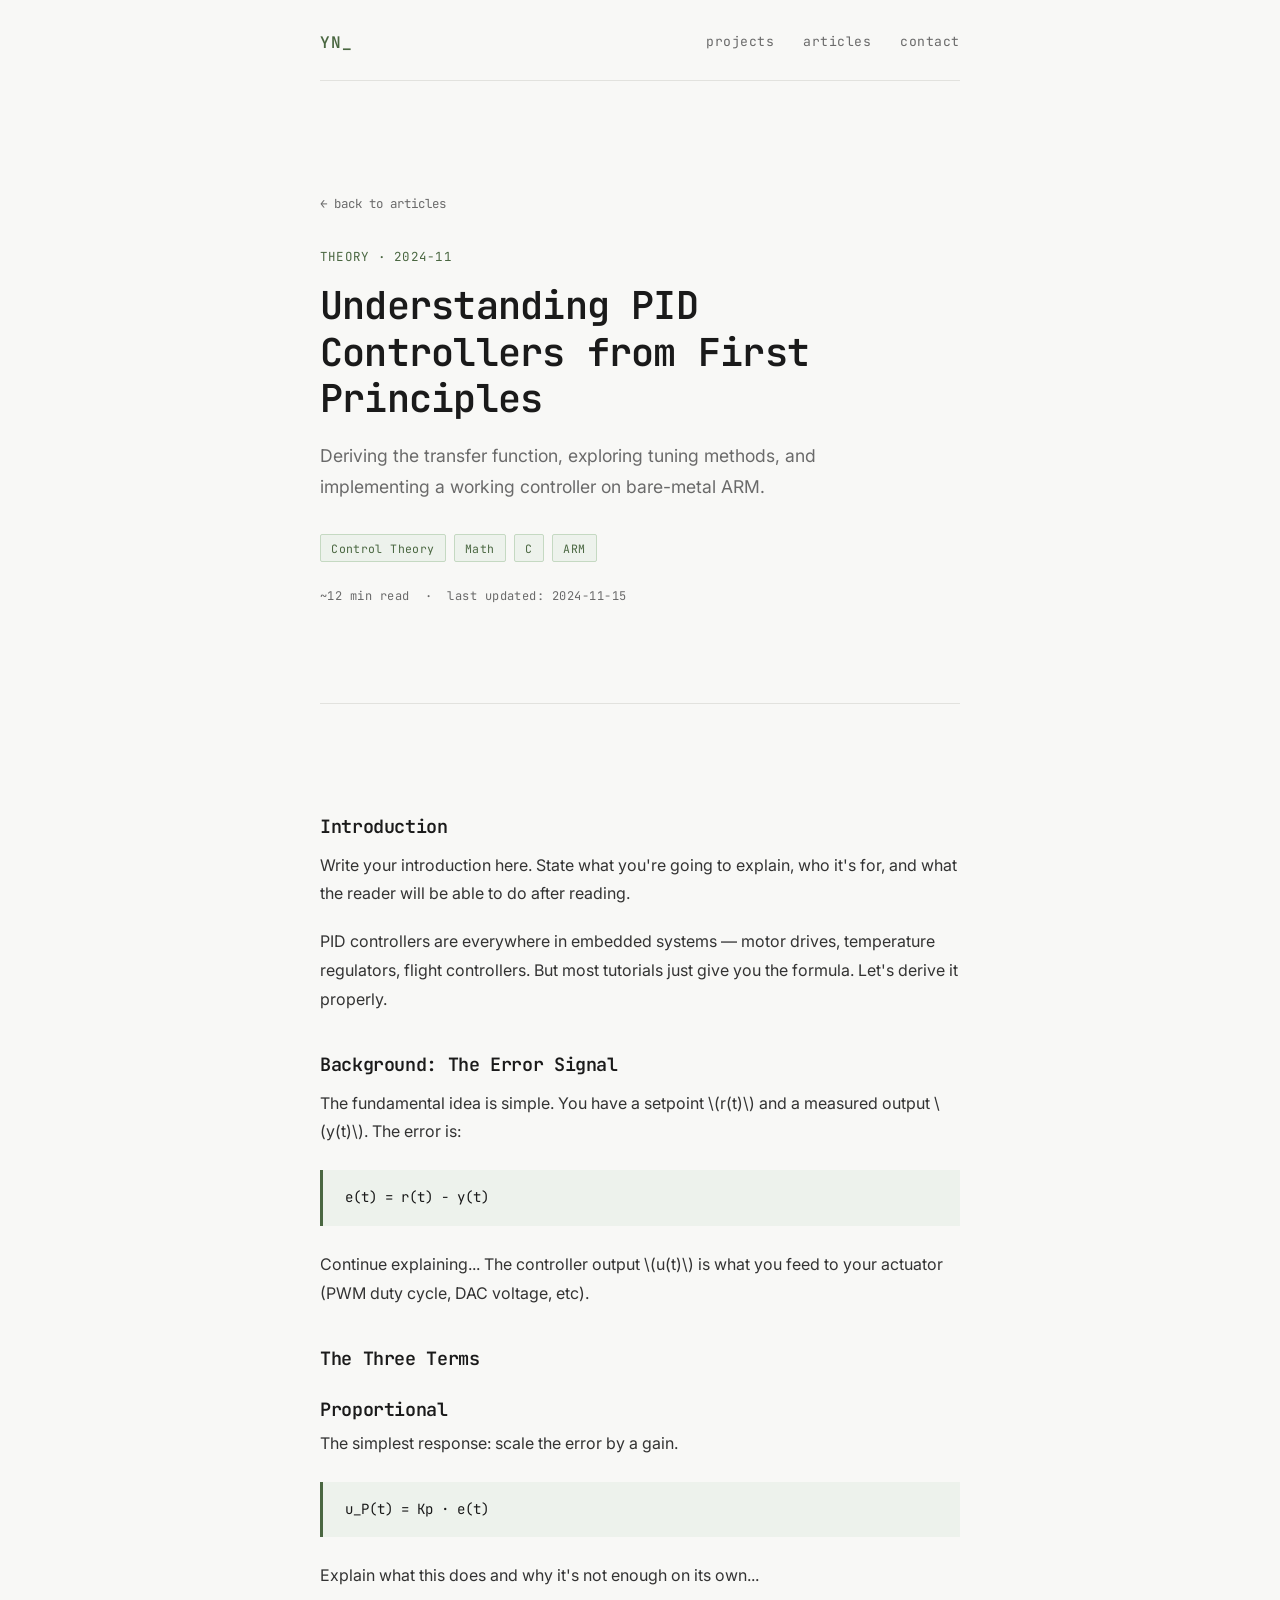
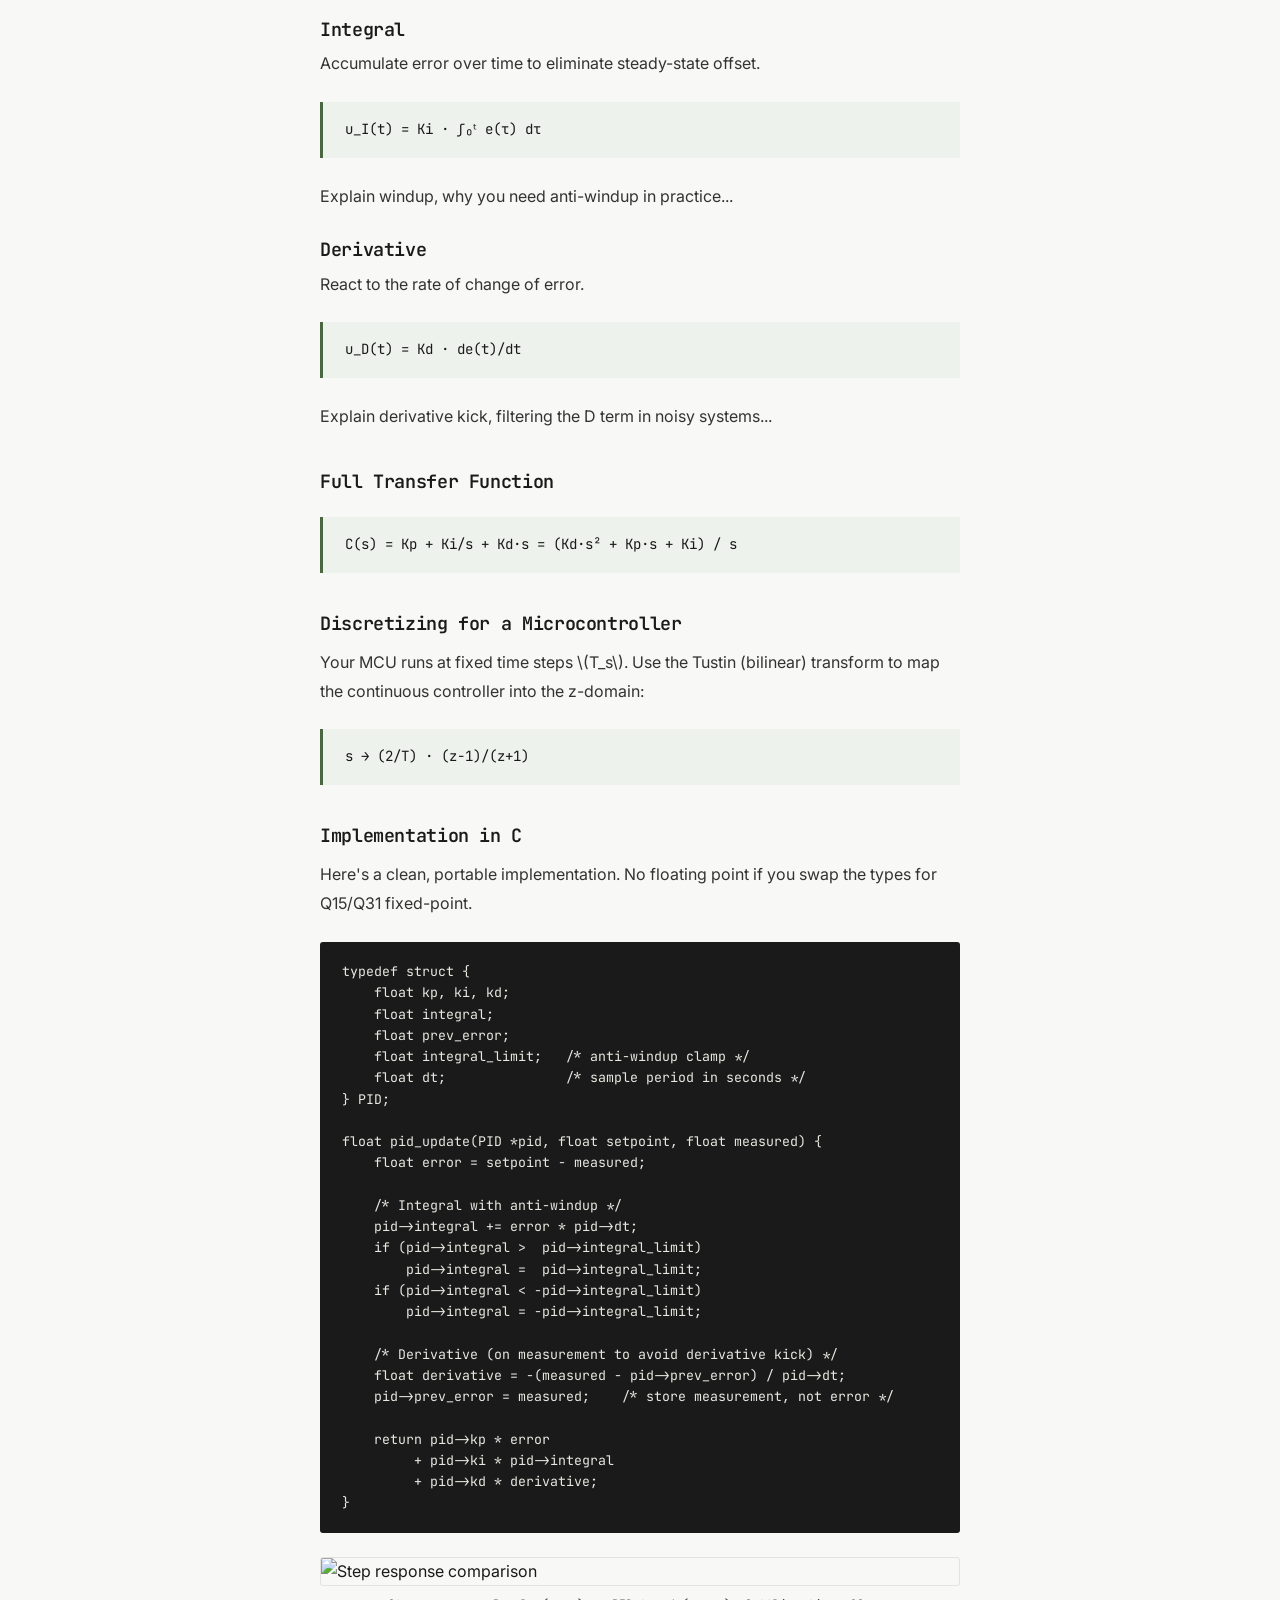
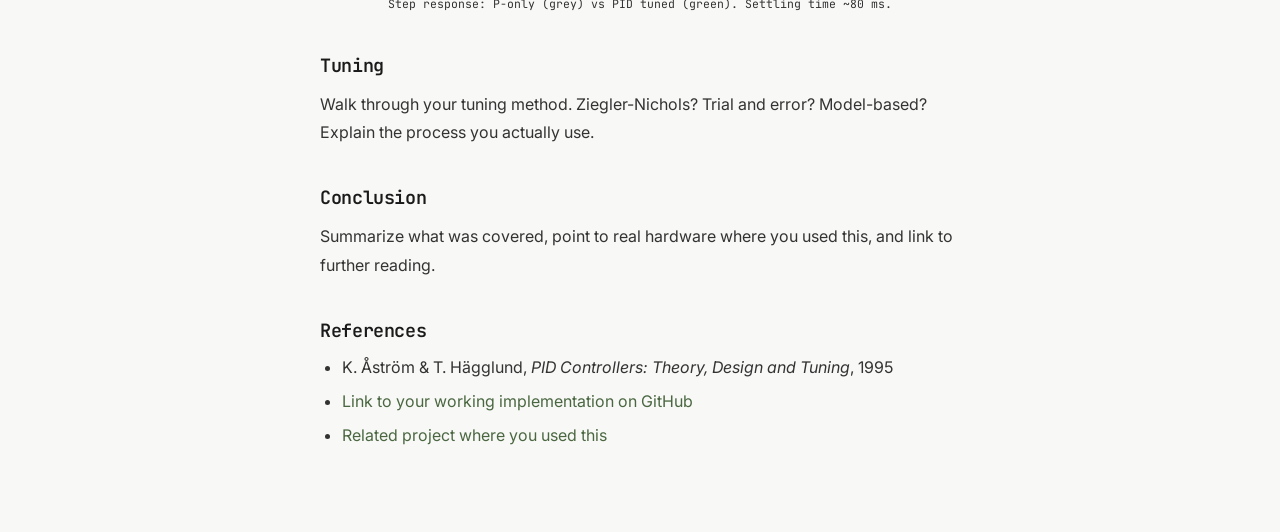
==== articles/article-template.html @ ebba3aec "inital deploymenet" ====
<!DOCTYPE html>
<html lang="en">
<head>
  <meta charset="UTF-8" />
  <meta name="viewport" content="width=device-width, initial-scale=1.0" />
  <title>Article Title — Your Name</title>
  <link rel="stylesheet" href="../assets/css/style.css" />
  <link rel="preconnect" href="https://fonts.googleapis.com" />
  <link href="https://fonts.googleapis.com/css2?family=JetBrains+Mono:wght@300;400;600&family=Inter:wght@300;400;500&display=swap" rel="stylesheet" />
  <!-- Optional: LaTeX math rendering -->
  <!-- <script src="https://cdn.jsdelivr.net/npm/mathjax@3/es5/tex-mml-chtml.js"></script> -->
</head>
<body>

  <nav>
    <a href="../index.html" class="nav-name">YN<span class="cursor">_</span></a>
    <div class="nav-links">
      <a href="../index.html#projects">projects</a>
      <a href="../index.html#articles">articles</a>
      <a href="../index.html#contact">contact</a>
    </div>
  </nav>

  <div class="page-header">
    <a href="../index.html#articles" class="back">← back to articles</a>

    <div class="hero-meta">theory · 2024-11</div>
    <h1>Understanding PID Controllers from First Principles</h1>
    <p class="hero-sub">
      Deriving the transfer function, exploring tuning methods, 
      and implementing a working controller on bare-metal ARM.
    </p>
    <div class="hero-tags" style="margin-top:1.2rem">
      <span>Control Theory</span><span>Math</span><span>C</span><span>ARM</span>
    </div>
    <div class="page-meta" style="margin-top:1.5rem">
      ~12 min read &nbsp;·&nbsp; last updated: 2024-11-15
    </div>
  </div>

  <div class="divider"></div>

  <article class="prose">

    <h2>Introduction</h2>
    <p>
      Write your introduction here. State what you're going to explain, 
      who it's for, and what the reader will be able to do after reading.
    </p>
    <p>
      PID controllers are everywhere in embedded systems — motor drives, 
      temperature regulators, flight controllers. But most tutorials just 
      give you the formula. Let's derive it properly.
    </p>

    <h2>Background: The Error Signal</h2>
    <p>
      The fundamental idea is simple. You have a setpoint \(r(t)\) and 
      a measured output \(y(t)\). The error is:
    </p>

    <div class="math-block">e(t) = r(t) − y(t)</div>

    <p>
      Continue explaining... The controller output \(u(t)\) is what you 
      feed to your actuator (PWM duty cycle, DAC voltage, etc).
    </p>

    <h2>The Three Terms</h2>

    <h3>Proportional</h3>
    <p>The simplest response: scale the error by a gain.</p>
    <div class="math-block">u_P(t) = Kp · e(t)</div>
    <p>Explain what this does and why it's not enough on its own...</p>

    <h3>Integral</h3>
    <p>Accumulate error over time to eliminate steady-state offset.</p>
    <div class="math-block">u_I(t) = Ki · ∫₀ᵗ e(τ) dτ</div>
    <p>Explain windup, why you need anti-windup in practice...</p>

    <h3>Derivative</h3>
    <p>React to the rate of change of error.</p>
    <div class="math-block">u_D(t) = Kd · de(t)/dt</div>
    <p>Explain derivative kick, filtering the D term in noisy systems...</p>

    <h2>Full Transfer Function</h2>
    <div class="math-block">
C(s) = Kp + Ki/s + Kd·s

       = (Kd·s² + Kp·s + Ki) / s
    </div>

    <h2>Discretizing for a Microcontroller</h2>
    <p>
      Your MCU runs at fixed time steps \(T_s\). 
      Use the Tustin (bilinear) transform to map the continuous 
      controller into the z-domain:
    </p>
    <div class="math-block">s → (2/T) · (z−1)/(z+1)</div>

    <h2>Implementation in C</h2>
    <p>
      Here's a clean, portable implementation. 
      No floating point if you swap the types for Q15/Q31 fixed-point.
    </p>

    <pre><code>typedef struct {
    float kp, ki, kd;
    float integral;
    float prev_error;
    float integral_limit;   /* anti-windup clamp */
    float dt;               /* sample period in seconds */
} PID;

float pid_update(PID *pid, float setpoint, float measured) {
    float error = setpoint - measured;

    /* Integral with anti-windup */
    pid->integral += error * pid->dt;
    if (pid->integral >  pid->integral_limit)
        pid->integral =  pid->integral_limit;
    if (pid->integral < -pid->integral_limit)
        pid->integral = -pid->integral_limit;

    /* Derivative (on measurement to avoid derivative kick) */
    float derivative = -(measured - pid->prev_error) / pid->dt;
    pid->prev_error = measured;    /* store measurement, not error */

    return pid->kp * error
         + pid->ki * pid->integral
         + pid->kd * derivative;
}</code></pre>

    <!-- Image: step response plot -->
    <img src="../assets/images/step-response.png" alt="Step response comparison" />
    <p class="img-caption">Step response: P-only (grey) vs PID tuned (green). Settling time ~80 ms.</p>

    <h2>Tuning</h2>
    <p>
      Walk through your tuning method. Ziegler-Nichols? 
      Trial and error? Model-based? Explain the process you actually use.
    </p>

    <h2>Conclusion</h2>
    <p>
      Summarize what was covered, point to real hardware where you used this,
      and link to further reading.
    </p>

    <h2>References</h2>
    <ul>
      <li>K. Åström & T. Hägglund, <em>PID Controllers: Theory, Design and Tuning</em>, 1995</li>
      <li><a href="#">Link to your working implementation on GitHub</a></li>
      <li><a href="#">Related project where you used this</a></li>
    </ul>

  </article>

</body>
</html>
---- assets/css/style.css ----
/* ============================================================
   PORTFOLIO — style.css
   Minimal monochrome with a single muted-green accent.
   Edit variables at the top to retheme everything.
   ============================================================ */

:root {
  --bg:        #F8F8F6;
  --text:      #1A1A1A;
  --muted:     #6A6A6A;
  --faint:     #E2E2DE;
  --accent:    #4A6741;        /* muted terminal green */
  --accent-lt: #EDF2EC;
  --font-mono: 'JetBrains Mono', 'Courier New', monospace;
  --font-body: 'Inter', system-ui, sans-serif;
  --max-w:     720px;
  --pad:       clamp(1.25rem, 5vw, 2.5rem);
}

/* ── RESET ── */
*, *::before, *::after { box-sizing: border-box; margin: 0; padding: 0; }
html { scroll-behavior: smooth; }

body {
  background: var(--bg);
  color: var(--text);
  font-family: var(--font-body);
  font-size: 1rem;
  line-height: 1.7;
  max-width: var(--max-w);
  margin: 0 auto;
  padding: 0 var(--pad);
}

/* ── TYPOGRAPHY ── */
h1, h2, h3, h4 {
  font-family: var(--font-mono);
  font-weight: 600;
  line-height: 1.2;
  letter-spacing: -0.02em;
}
h1 { font-size: clamp(2.2rem, 6vw, 3.5rem); margin-bottom: 1.2rem; }
h2 { font-size: 1.1rem; margin-bottom: 2rem; }
h3 { font-size: 1.15rem; margin-bottom: 0.5rem; }
p  { margin-bottom: 1rem; }

a {
  color: var(--accent);
  text-decoration: none;
}
a:hover { text-decoration: underline; }

code, pre {
  font-family: var(--font-mono);
  font-size: 0.88rem;
}

/* ── CURSOR ── */
.cursor { color: var(--accent); }
.cursor.blink { animation: blink 1.1s step-end infinite; }
@keyframes blink { 0%,100%{opacity:1} 50%{opacity:0} }

/* ── NAV ── */
nav {
  display: flex;
  justify-content: space-between;
  align-items: center;
  padding: 1.8rem 0 1.5rem;
  border-bottom: 1px solid var(--faint);
  margin-bottom: 4rem;
}
.nav-name {
  font-family: var(--font-mono);
  font-weight: 600;
  font-size: 1rem;
  letter-spacing: 0.05em;
}
.nav-links { display: flex; gap: 1.8rem; }
.nav-links a {
  font-family: var(--font-mono);
  font-size: 0.82rem;
  color: var(--muted);
  letter-spacing: 0.04em;
}
.nav-links a:hover { color: var(--text); text-decoration: none; }

/* ── HERO ── */
header {
  padding: 3rem 0 3.5rem;
}
.hero-meta {
  font-family: var(--font-mono);
  font-size: 0.78rem;
  color: var(--accent);
  letter-spacing: 0.1em;
  text-transform: uppercase;
  margin-bottom: 1rem;
}
.hero-sub {
  font-size: 1.1rem;
  color: var(--muted);
  max-width: 560px;
  line-height: 1.75;
  margin-bottom: 2rem;
}
.hero-tags {
  display: flex;
  flex-wrap: wrap;
  gap: 0.5rem;
}

/* ── TAGS ── */
.hero-tags span,
.card-tags span {
  font-family: var(--font-mono);
  font-size: 0.72rem;
  color: var(--accent);
  background: var(--accent-lt);
  border: 1px solid #c5d9c2;
  padding: 0.2rem 0.65rem;
  border-radius: 2px;
  letter-spacing: 0.03em;
}

/* ── DIVIDER ── */
.divider {
  height: 1px;
  background: var(--faint);
  margin: 3.5rem 0;
}

/* ── SECTION LABEL ── */
.section-label {
  font-family: var(--font-mono);
  font-size: 0.82rem;
  color: var(--muted);
  letter-spacing: 0.05em;
  margin-bottom: 2.5rem;
  font-weight: 400;
}

/* ── PROJECT CARDS ── */
.card-grid {
  display: grid;
  gap: 1.5rem;
}
.card {
  border: 1px solid var(--faint);
  padding: 1.6rem;
  border-radius: 3px;
  transition: border-color 0.2s;
}
.card:hover { border-color: #c0c0bb; }
.card-meta {
  font-family: var(--font-mono);
  font-size: 0.72rem;
  color: var(--muted);
  letter-spacing: 0.04em;
  margin-bottom: 0.6rem;
  text-transform: uppercase;
}
.card h3 a { color: var(--text); }
.card h3 a:hover { color: var(--accent); text-decoration: none; }
.card p { font-size: 0.93rem; color: var(--muted); margin: 0.6rem 0 1rem; }
.card-tags { margin-bottom: 1rem; display: flex; flex-wrap: wrap; gap: 0.4rem; }
.read-more {
  font-family: var(--font-mono);
  font-size: 0.78rem;
  color: var(--accent);
  letter-spacing: 0.03em;
}

/* ── ARTICLE LIST ── */
.article-list { display: flex; flex-direction: column; gap: 0; }

.article-row {
  display: grid;
  grid-template-columns: 80px 1fr;
  gap: 1.5rem;
  padding: 1.6rem 0;
  border-bottom: 1px solid var(--faint);
}
.article-row:first-child { border-top: 1px solid var(--faint); }
.article-date {
  font-family: var(--font-mono);
  font-size: 0.72rem;
  color: var(--muted);
  padding-top: 0.25rem;
  letter-spacing: 0.02em;
}
.article-title {
  font-family: var(--font-mono);
  font-size: 0.97rem;
  font-weight: 600;
  color: var(--text);
  line-height: 1.4;
  display: block;
  margin-bottom: 0.5rem;
}
.article-title:hover { color: var(--accent); text-decoration: none; }
.article-excerpt { font-size: 0.88rem; color: var(--muted); margin-bottom: 0.7rem; }

/* ── CONTACT ── */
#contact p { color: var(--muted); max-width: 480px; }
.contact-links {
  display: flex;
  gap: 2rem;
  margin-top: 1.5rem;
  font-family: var(--font-mono);
  font-size: 0.88rem;
}

/* ── FOOTER ── */
footer {
  padding: 2.5rem 0;
  font-family: var(--font-mono);
  font-size: 0.72rem;
  color: var(--muted);
  letter-spacing: 0.04em;
  border-top: 1px solid var(--faint);
  margin-top: 3rem;
}

/* ── ARTICLE / PROJECT PAGE STYLES ── */
.page-header { padding: 3rem 0 2rem; }
.page-header .back {
  font-family: var(--font-mono);
  font-size: 0.78rem;
  color: var(--muted);
  display: block;
  margin-bottom: 2rem;
}
.page-header .back:hover { color: var(--text); }
.page-header h1 { font-size: clamp(1.6rem, 4vw, 2.4rem); }
.page-meta {
  font-family: var(--font-mono);
  font-size: 0.75rem;
  color: var(--muted);
  margin: 1rem 0 0.5rem;
  letter-spacing: 0.04em;
}

/* ── PROSE (for article/project pages) ── */
.prose { padding: 1rem 0 4rem; }
.prose h2 {
  font-size: 1.15rem;
  margin: 2.5rem 0 0.8rem;
  font-weight: 600;
}
.prose h3 { margin: 1.8rem 0 0.5rem; }
.prose p { color: #333; line-height: 1.8; margin-bottom: 1.2rem; }
.prose ul, .prose ol {
  padding-left: 1.4rem;
  margin-bottom: 1.2rem;
  color: #333;
}
.prose li { margin-bottom: 0.4rem; }

/* Code block */
.prose pre {
  background: #1A1A1A;
  color: #E8E8E2;
  padding: 1.2rem 1.4rem;
  border-radius: 3px;
  overflow-x: auto;
  margin: 1.5rem 0;
  font-size: 0.83rem;
  line-height: 1.6;
}
.prose code {
  background: var(--faint);
  padding: 0.15em 0.4em;
  border-radius: 2px;
  font-size: 0.85em;
}
.prose pre code { background: none; padding: 0; font-size: inherit; }

/* Math block */
.math-block {
  background: var(--accent-lt);
  border-left: 3px solid var(--accent);
  padding: 1rem 1.4rem;
  margin: 1.5rem 0;
  font-family: var(--font-mono);
  font-size: 0.88rem;
  overflow-x: auto;
}

/* Image in prose */
.prose img {
  max-width: 100%;
  height: auto;
  border: 1px solid var(--faint);
  border-radius: 3px;
  margin: 1.5rem 0;
  display: block;
}
.img-caption {
  font-family: var(--font-mono);
  font-size: 0.72rem;
  color: var(--muted);
  text-align: center;
  margin-top: -1rem;
  margin-bottom: 1.5rem;
}

/* Video embed */
.video-wrap {
  position: relative;
  padding-bottom: 56.25%;
  height: 0;
  overflow: hidden;
  margin: 1.5rem 0;
  border: 1px solid var(--faint);
  border-radius: 3px;
}
.video-wrap iframe {
  position: absolute; top: 0; left: 0;
  width: 100%; height: 100%;
}

/* ── RESPONSIVE ── */
@media (max-width: 520px) {
  .article-row { grid-template-columns: 1fr; gap: 0.3rem; }
  .article-date { padding-top: 0; }
  .nav-links { gap: 1rem; }
  .contact-links { flex-direction: column; gap: 0.8rem; }
}
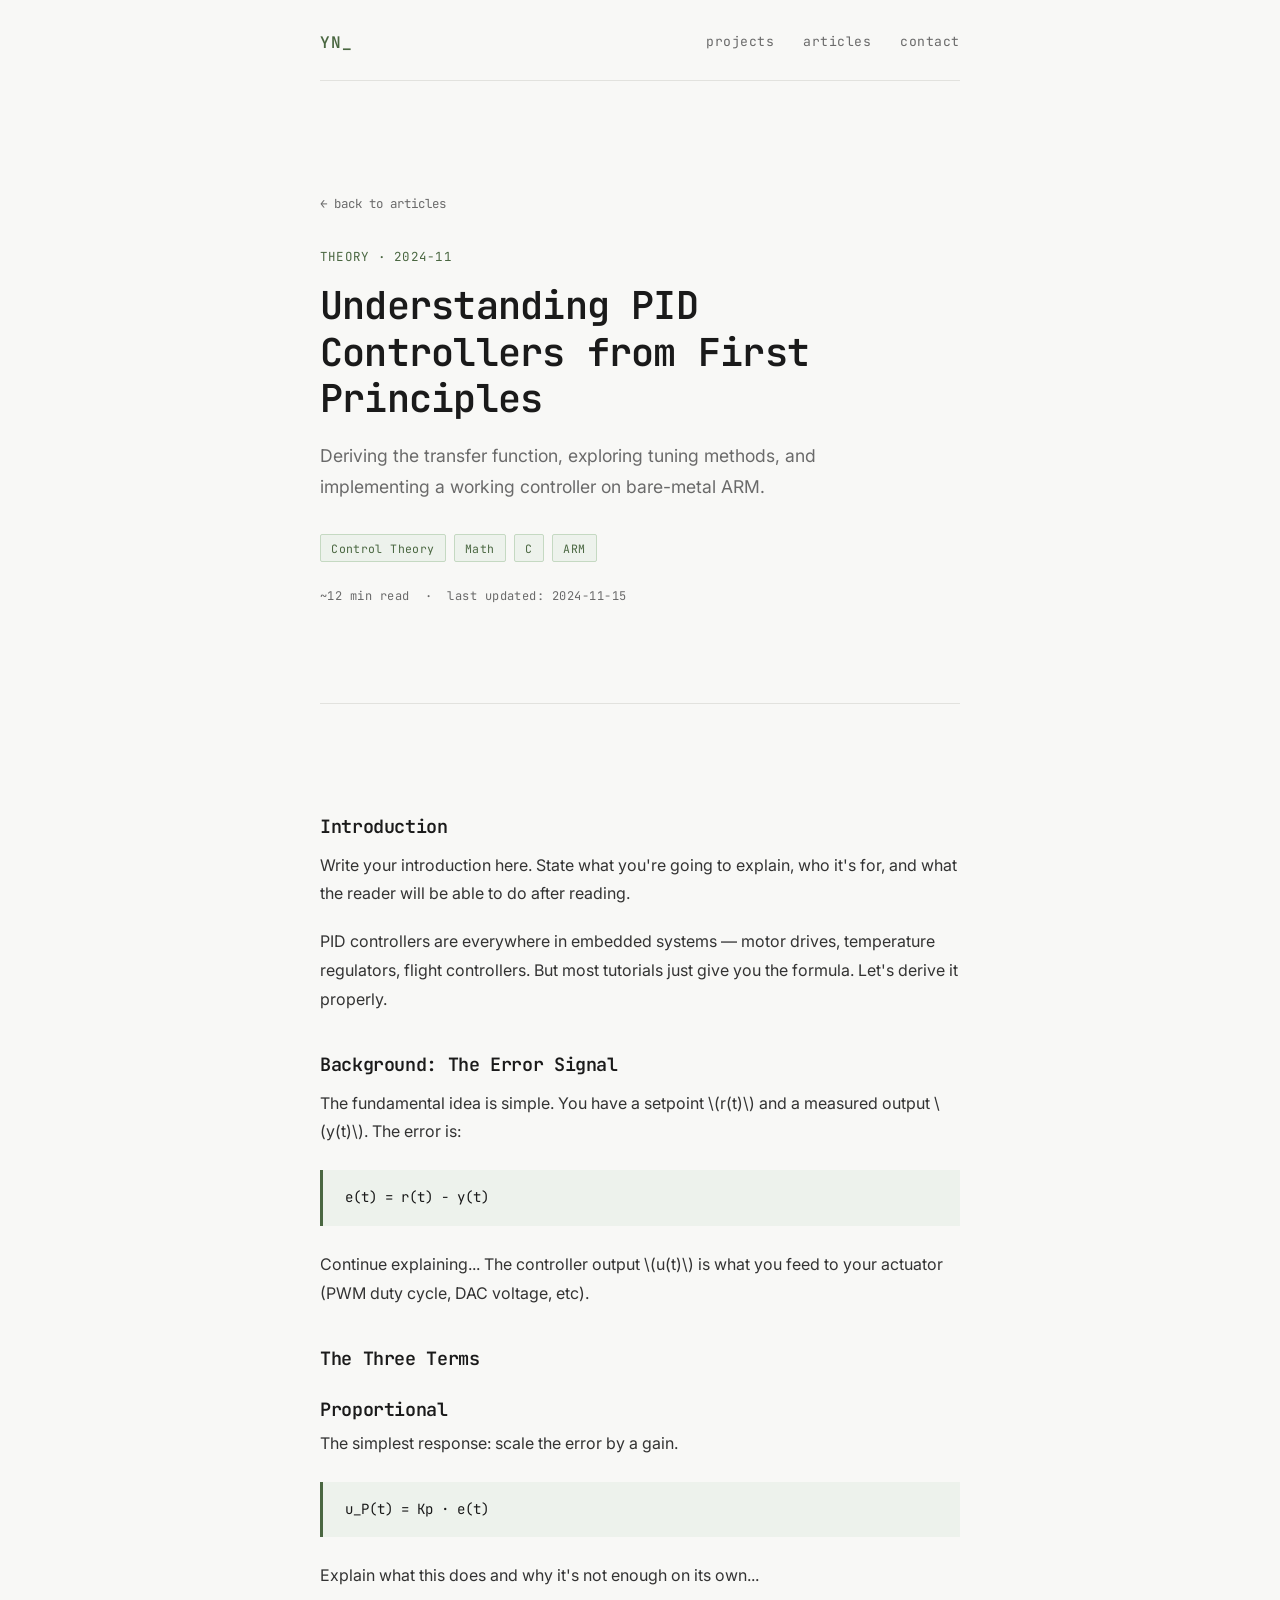
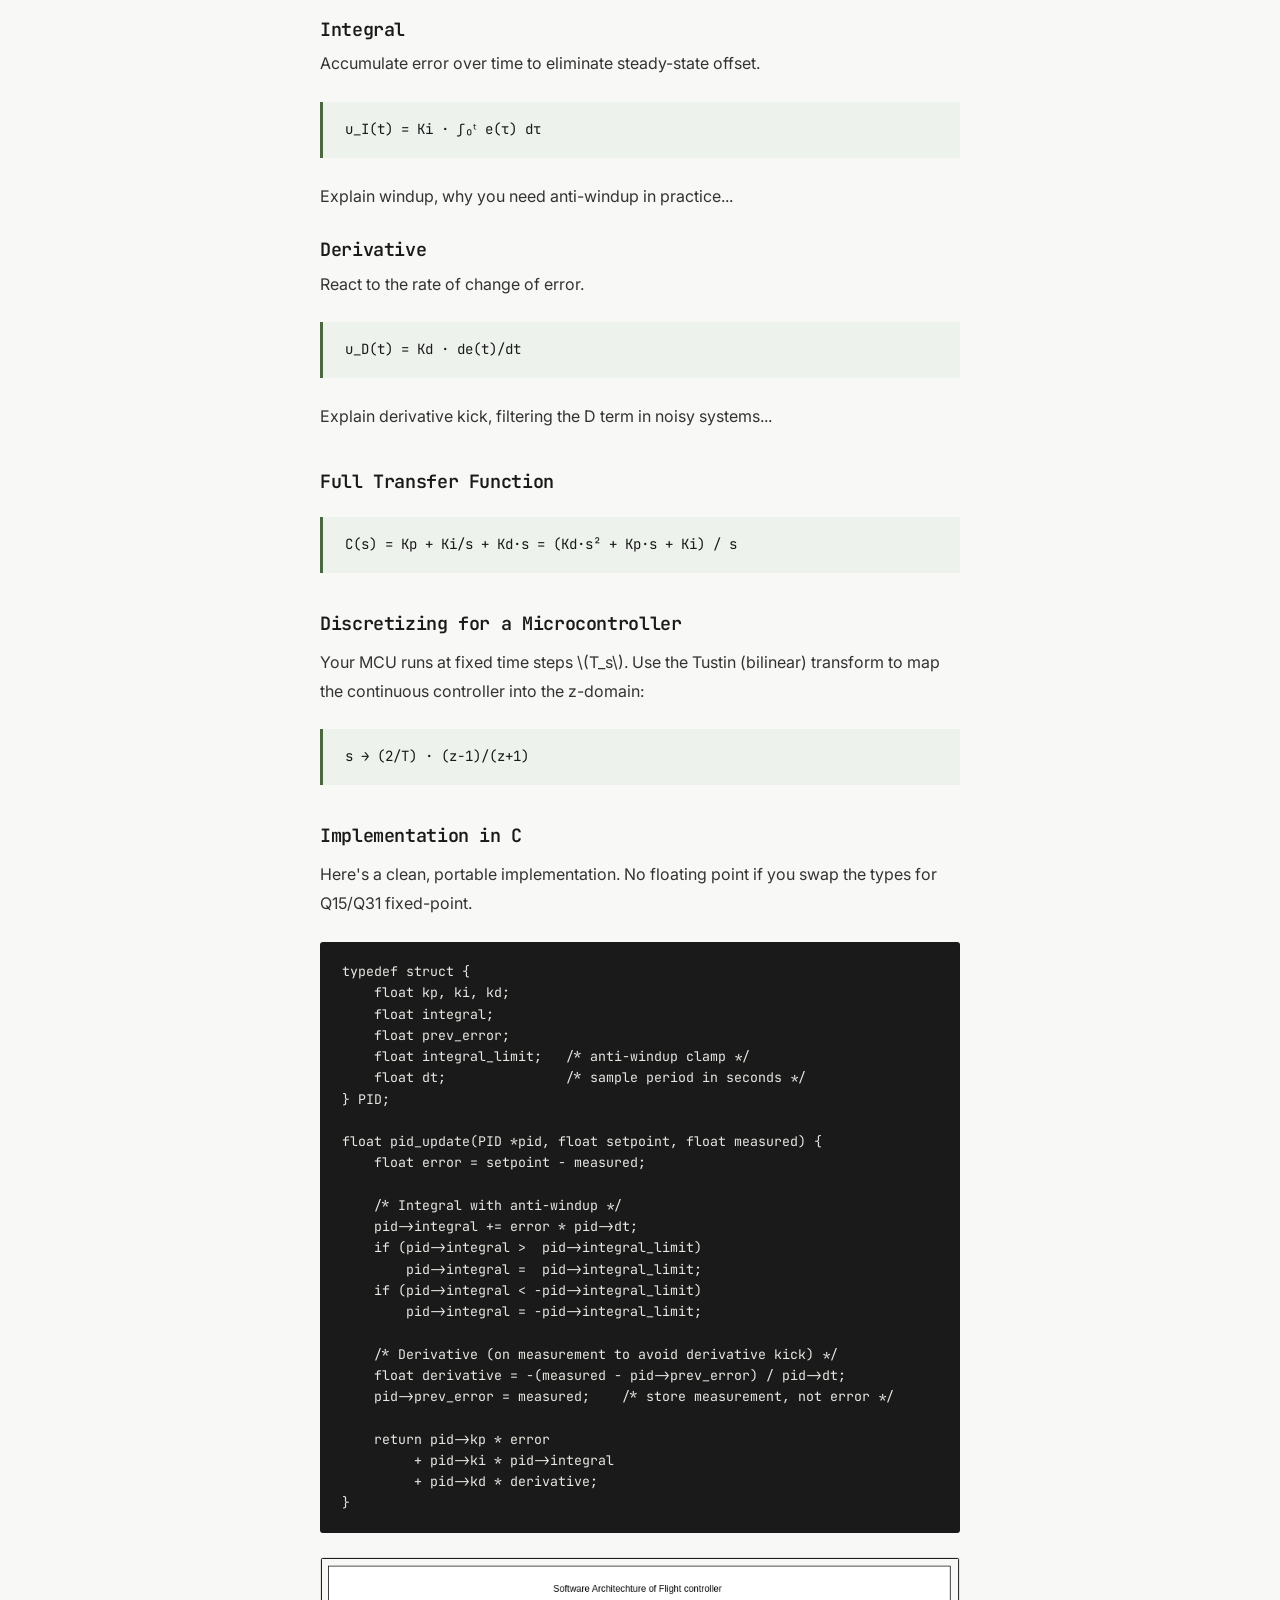
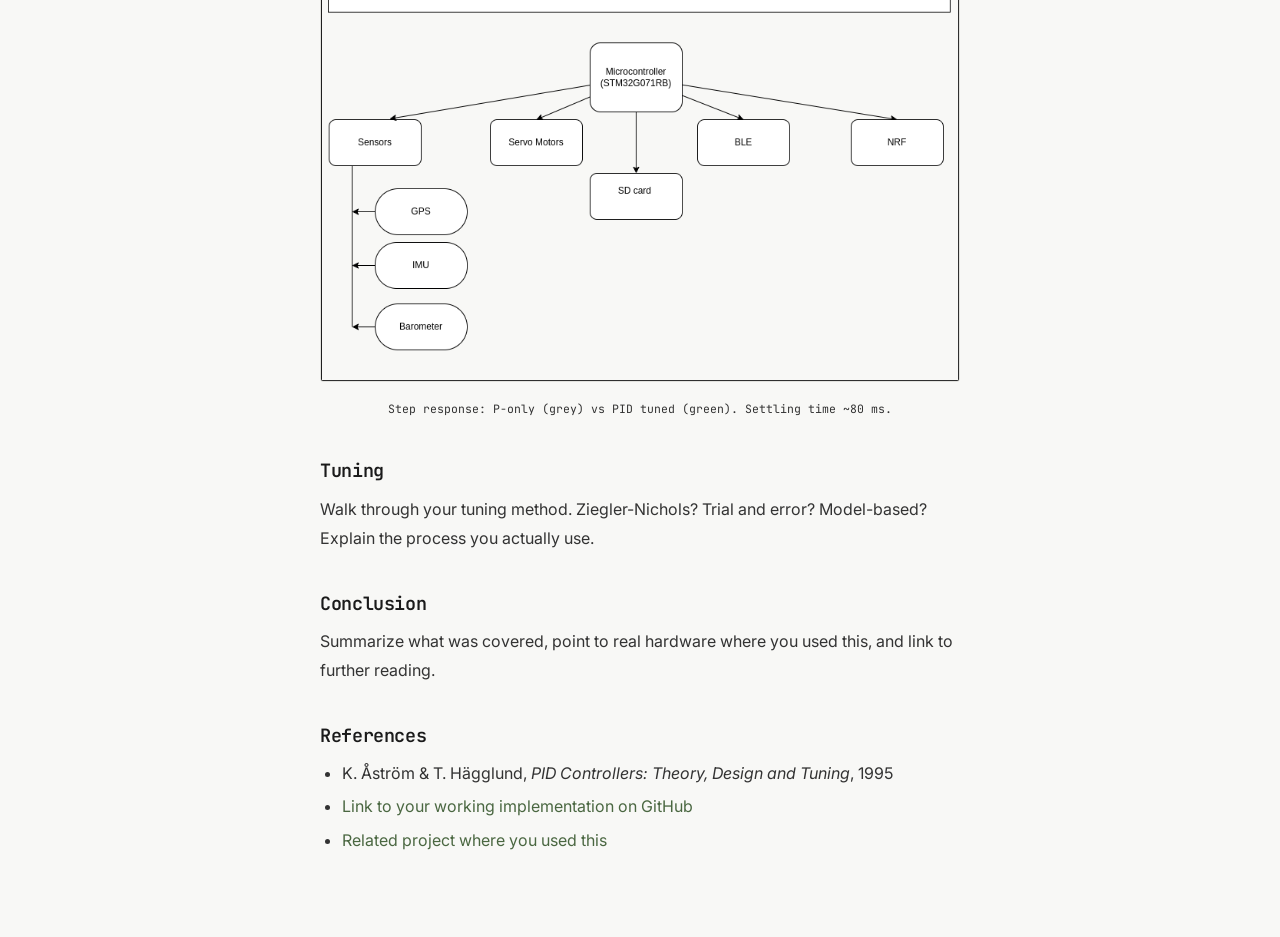
==== commit dbad7564: "Adding the projects for ref 1. adding hardware projects BTS motor driver and bare mini flight contro" ====
--- a/articles/article-template.html
+++ b/articles/article-template.html
@@ -132,7 +132,7 @@
 }</code></pre>
 
     <!-- Image: step response plot -->
-    <img src="../assets/images/step-response.png" alt="Step response comparison" />
+    <img src="../images/FC/FlightControllerHA.png" alt="Flight controller hardware overview" />
     <p class="img-caption">Step response: P-only (grey) vs PID tuned (green). Settling time ~80 ms.</p>
 
     <h2>Tuning</h2>
--- a/assets/css/style.css
+++ b/assets/css/style.css
@@ -292,7 +292,7 @@
   height: auto;
   border: 1px solid var(--faint);
   border-radius: 3px;
-  margin: 1.5rem 0;
+  margin: 1.5rem auto;
   display: block;
 }
 .img-caption {
@@ -300,8 +300,9 @@
   font-size: 0.72rem;
   color: var(--muted);
   text-align: center;
-  margin-top: -1rem;
-  margin-bottom: 1.5rem;
+  margin: -0.4rem auto 1.6rem;
+  max-width: 80%;
+  line-height: 1.5;
 }
 
 /* Video embed */
